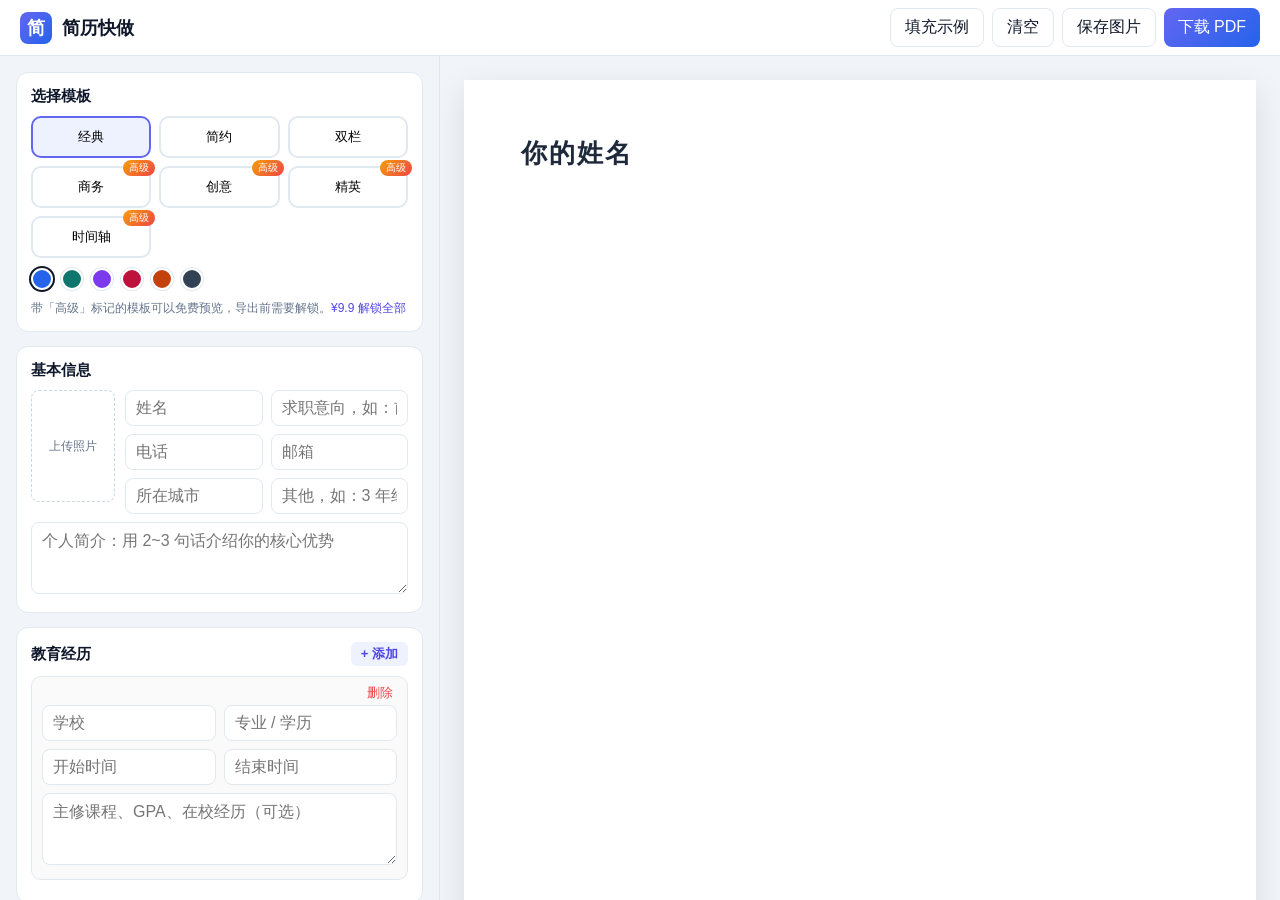
==== site/index.html @ 2d846b84 "简历快做：在线简历生成器（模板、PDF/图片导出、激活码解锁）+ 推广素材" ====
<!DOCTYPE html>
<html lang="zh-CN">
<head>
  <meta charset="UTF-8" />
  <meta name="viewport" content="width=device-width, initial-scale=1.0" />
  <title>简历快做 - 免费在线简历生成器，3 分钟做出专业简历</title>
  <meta name="description" content="免费在线简历制作工具，多套专业模板，实时预览，一键导出 PDF。无需注册，数据只保存在你的浏览器里。" />
  <meta name="keywords" content="简历模板,在线简历,简历制作,简历生成器,个人简历,应届生简历,PDF简历" />
  <meta property="og:title" content="简历快做 - 免费在线简历生成器" />
  <meta property="og:description" content="多套专业模板，实时预览，一键下载 PDF 或保存图片，手机也能做。" />
  <link rel="stylesheet" href="style.css" />
  <script src="config.js"></script>
</head>
<body>
  <header class="topbar no-print">
    <div class="brand"><span class="logo">简</span><span id="siteName">简历快做</span></div>
    <div class="top-actions">
      <button class="btn ghost" id="btnSample">填充示例</button>
      <button class="btn ghost" id="btnClear">清空</button>
      <button class="btn" id="btnImage">保存图片</button>
      <button class="btn primary" id="btnExport">下载 PDF</button>
    </div>
  </header>

  <main class="layout">
    <aside class="editor no-print" id="editor">
      <section class="card">
        <h3>选择模板</h3>
        <div class="templates" id="templates"></div>
        <div class="colors" id="colors"></div>
        <p class="pro-status" id="proStatus"></p>
      </section>

      <section class="card">
        <h3>基本信息</h3>
        <div class="photo-row">
          <label class="photo-box" id="photoBox">
            <input type="file" accept="image/*" id="photoInput" hidden />
            <span>上传照片</span>
          </label>
          <div class="grid2 grow">
            <input data-k="name" placeholder="姓名" />
            <input data-k="title" placeholder="求职意向，如：前端工程师" />
            <input data-k="phone" placeholder="电话" />
            <input data-k="email" placeholder="邮箱" />
            <input data-k="city" placeholder="所在城市" />
            <input data-k="extra" placeholder="其他，如：3 年经验 / 期望薪资" />
          </div>
        </div>
        <textarea data-k="summary" rows="3" placeholder="个人简介：用 2~3 句话介绍你的核心优势"></textarea>
      </section>

      <section class="card" data-list="education">
        <h3>教育经历 <button class="add" data-add="education">+ 添加</button></h3>
        <div class="items"></div>
      </section>

      <section class="card" data-list="work">
        <h3>工作 / 实习经历 <button class="add" data-add="work">+ 添加</button></h3>
        <div class="items"></div>
      </section>

      <section class="card" data-list="projects">
        <h3>项目经历 <button class="add" data-add="projects">+ 添加</button></h3>
        <div class="items"></div>
      </section>

      <section class="card">
        <h3>专业技能</h3>
        <textarea data-k="skills" rows="3" placeholder="每行一条，如：熟练使用 Excel 数据透视表"></textarea>
        <h3 class="mt">证书 / 荣誉</h3>
        <textarea data-k="awards" rows="2" placeholder="每行一条，如：CET-6 580 分"></textarea>
      </section>

      <p class="privacy">所有内容只保存在你自己的浏览器里，不会上传到任何服务器。</p>
    </aside>

    <section class="preview-wrap">
      <div class="paper" id="paper"></div>
    </section>
  </main>

  <div class="modal no-print" id="payModal" hidden>
    <div class="modal-box">
      <button class="close" id="payClose">×</button>
      <h2>解锁全部高级模板</h2>
      <p class="price">¥<b id="price">9.9</b> <small>一次购买，永久使用</small></p>
      <ul class="perks">
        <li>解锁全部高级模板，后续新增模板免费用</li>
        <li>导出的 PDF 不带水印</li>
        <li>不限导出次数，可以随时修改</li>
      </ul>
      <img id="payQr" class="qr" alt="收款码" hidden />
      <a class="btn primary block" id="buyLink" target="_blank" rel="noopener">去购买激活码</a>
      <p class="hint" id="buyHint"></p>
      <div class="code-row">
        <input id="codeInput" placeholder="输入激活码，如 ABCD-EFGH-WXYZ" />
        <button class="btn primary" id="codeBtn">激活</button>
      </div>
      <p class="code-msg" id="codeMsg"></p>
    </div>
  </div>

  <div class="modal no-print" id="imgModal" hidden>
    <div class="modal-box wide">
      <button class="close" id="imgClose">×</button>
      <h2>简历已生成</h2>
      <p class="hint" id="imgHint">手机上长按图片可以保存到相册；电脑上点下面的按钮下载。</p>
      <div class="img-scroll"><img id="imgOut" alt="简历图片" /></div>
      <a class="btn primary block" id="imgDownload" download="简历.png">下载图片</a>
    </div>
  </div>

  <div class="toast" id="toast" hidden></div>
  <button class="fab no-print" id="fab">看预览</button>

  <script src="vendor/html2canvas.min.js"></script>
  <script src="vendor/jspdf.umd.min.js"></script>
  <script src="app.js"></script>
</body>
</html>
---- site/style.css ----
:root {
  --accent: #2563eb;
  --bg: #f1f5f9;
  --ink: #0f172a;
  --muted: #64748b;
  --line: #e2e8f0;
}
* { box-sizing: border-box; }
[hidden] { display: none !important; }
body {
  margin: 0;
  font-family: -apple-system, "PingFang SC", "Microsoft YaHei", "Noto Sans CJK SC", sans-serif;
  background: var(--bg);
  color: var(--ink);
}
button { font: inherit; cursor: pointer; }
input, textarea {
  font: inherit; width: 100%; padding: 8px 10px; border: 1px solid var(--line);
  border-radius: 8px; background: #fff; outline: none; transition: border-color .15s;
}
input:focus, textarea:focus { border-color: #6366f1; box-shadow: 0 0 0 3px #6366f122; }
textarea { resize: vertical; margin-top: 8px; }

.topbar {
  position: sticky; top: 0; z-index: 10; height: 56px; padding: 0 20px;
  display: flex; align-items: center; justify-content: space-between;
  background: #fff; border-bottom: 1px solid var(--line);
}
.brand { display: flex; align-items: center; gap: 10px; font-weight: 700; font-size: 18px; }
.logo {
  width: 32px; height: 32px; border-radius: 8px; display: grid; place-items: center;
  background: linear-gradient(135deg, #6366f1, #2563eb); color: #fff;
}
.top-actions { display: flex; gap: 8px; }
.btn { border: 1px solid var(--line); background: #fff; padding: 8px 14px; border-radius: 8px; color: var(--ink); text-decoration: none; text-align: center; }
.btn.primary { background: linear-gradient(135deg, #6366f1, #2563eb); color: #fff; border: none; }
.btn.primary:hover { filter: brightness(1.08); }
.btn.ghost:hover { background: #f8fafc; }
.btn.block { display: block; width: 100%; margin-top: 12px; padding: 11px; }

.layout { display: grid; grid-template-columns: 440px 1fr; height: calc(100vh - 56px); }
.editor { overflow-y: auto; padding: 16px; border-right: 1px solid var(--line); }
.card { background: #fff; border: 1px solid var(--line); border-radius: 12px; padding: 14px; margin-bottom: 14px; }
.card h3 { margin: 0 0 10px; font-size: 15px; display: flex; justify-content: space-between; align-items: center; }
.card h3.mt { margin-top: 14px; }
.add { border: none; background: #eef2ff; color: #4f46e5; border-radius: 6px; padding: 3px 10px; font-size: 13px; }
.grid2 { display: grid; grid-template-columns: 1fr 1fr; gap: 8px; }
.grow { flex: 1; }
.photo-row { display: flex; gap: 10px; }
.photo-box {
  width: 84px; min-width: 84px; height: 112px; border: 1px dashed #cbd5e1; border-radius: 8px;
  display: grid; place-items: center; font-size: 12px; color: var(--muted); cursor: pointer;
  background-size: cover; background-position: center;
}
.photo-box.has span { display: none; }
.item { border: 1px solid var(--line); border-radius: 10px; padding: 10px; margin-bottom: 8px; background: #fafafa; position: relative; }
.item .del { position: absolute; top: 6px; right: 8px; border: none; background: none; color: #ef4444; font-size: 13px; }
.item .grid2 { margin-top: 18px; }
.privacy { font-size: 12px; color: var(--muted); text-align: center; }

.templates { display: grid; grid-template-columns: repeat(3, 1fr); gap: 8px; }
.tpl {
  border: 2px solid var(--line); border-radius: 10px; padding: 10px 6px; background: #fff;
  font-size: 13px; position: relative;
}
.tpl.active { border-color: #6366f1; background: #eef2ff; }
.tpl .badge {
  position: absolute; top: -8px; right: -6px; background: linear-gradient(135deg, #f59e0b, #ef4444);
  color: #fff; font-size: 10px; padding: 1px 6px; border-radius: 999px;
}
.colors { display: flex; gap: 8px; margin-top: 10px; }
.color { width: 22px; height: 22px; border-radius: 50%; border: 2px solid #fff; box-shadow: 0 0 0 1px var(--line); }
.color.active { box-shadow: 0 0 0 2px var(--ink); }
.pro-status { font-size: 12px; color: var(--muted); margin: 10px 0 0; }
.pro-status a { color: #4f46e5; cursor: pointer; }

.preview-wrap { overflow: auto; padding: 24px; display: flex; justify-content: center; }
.paper {
  width: 210mm; min-height: 297mm; background: #fff; box-shadow: 0 10px 30px #0f172a1a;
  position: relative; color: #1e293b; font-size: 13px; line-height: 1.6;
}

/* ---------- 简历通用 ---------- */
.r { padding: 14mm 15mm; }
.r h1 { margin: 0; font-size: 26px; letter-spacing: 2px; }
.r .job { font-size: 15px; color: var(--accent); margin-top: 2px; }
.r .contact { color: #475569; margin-top: 6px; display: flex; flex-wrap: wrap; gap: 4px 14px; }
.r .sec { margin-top: 16px; }
.r .sec-title { font-size: 15px; font-weight: 700; color: var(--accent); border-bottom: 1.5px solid var(--accent); padding-bottom: 3px; margin-bottom: 8px; }
.r .row { display: flex; justify-content: space-between; font-weight: 600; }
.r .row .date { font-weight: 400; color: #64748b; white-space: nowrap; }
.r .sub { color: #475569; }
.r .desc { white-space: pre-wrap; margin: 2px 0 8px; }
.r ul { margin: 0; padding-left: 18px; }
.r .photo { width: 26mm; height: 34mm; object-fit: cover; border-radius: 4px; }
.r .head { display: flex; justify-content: space-between; align-items: flex-start; gap: 16px; }

/* 简约 */
.t-simple .sec-title { border: none; border-left: 4px solid var(--accent); padding-left: 8px; color: #0f172a; }
.t-simple h1 { font-weight: 500; }

/* 双栏 */
.t-twocol { display: grid; grid-template-columns: 62mm 1fr; padding: 0; min-height: 297mm; }
.t-twocol .side { background: #f1f5f9; padding: 14mm 7mm; }
.t-twocol .main { padding: 14mm 9mm; }
.t-twocol .side .photo { display: block; margin: 0 auto 10px; }
.t-twocol .side h1 { text-align: center; font-size: 22px; }
.t-twocol .side .job { text-align: center; }
.t-twocol .side .contact { flex-direction: column; margin-top: 12px; font-size: 12px; word-break: break-all; }

/* 商务（高级） */
.t-business { padding: 0; }
.t-business .banner { background: var(--accent); color: #fff; padding: 12mm 15mm; }
.t-business .banner .job, .t-business .banner .contact { color: #ffffffdd; }
.t-business .body { padding: 6mm 15mm 14mm; }
.t-business .sec-title { background: var(--accent-soft); border: none; padding: 4px 10px; border-radius: 4px; }

/* 时间轴（高级） */
.t-timeline .head { border-bottom: 2px solid var(--accent); padding-bottom: 10px; }
.t-timeline .sec-title { border: none; display: inline-block; background: var(--accent); color: #fff; padding: 2px 12px; border-radius: 999px; font-size: 14px; }
.t-timeline .sec > .row, .t-timeline .sec > .desc, .t-timeline .sec > ul {
  margin-left: 6px; padding-left: 16px; border-left: 2px solid var(--accent-soft);
}
.t-timeline .sec > ul { padding-left: 34px; }
.t-timeline .sec > .row { position: relative; padding-top: 2px; }
.t-timeline .sec > .row::before {
  content: ""; position: absolute; left: -7px; top: 8px; width: 12px; height: 12px;
  border-radius: 50%; background: #fff; border: 3px solid var(--accent); box-sizing: border-box;
}
.t-timeline .sec > .desc { margin: 0; padding-bottom: 8px; }
.t-business .photo { border: 3px solid #fff; }

/* 创意（高级） */
.t-creative { display: grid; grid-template-columns: 68mm 1fr; padding: 0; min-height: 297mm; }
.t-creative .side { background: var(--accent); color: #fff; padding: 14mm 8mm; }
.t-creative .side .photo { display: block; width: 34mm; height: 34mm; border-radius: 50%; margin: 0 auto 12px; border: 3px solid #ffffff88; }
.t-creative .side h1 { text-align: center; font-size: 22px; }
.t-creative .side .job { color: #ffffffcc; text-align: center; }
.t-creative .side .contact { color: #ffffffdd; flex-direction: column; font-size: 12px; margin-top: 14px; word-break: break-all; }
.t-creative .side .sec-title { color: #fff; border-color: #ffffff66; }
.t-creative .main { padding: 14mm 10mm; }
.t-creative .main .sec-title { border: none; position: relative; padding-left: 16px; }
.t-creative .main .sec-title::before { content: ""; position: absolute; left: 0; top: 6px; width: 9px; height: 9px; border-radius: 50%; background: var(--accent); }

/* 精英（高级） */
.t-elegant { font-family: "Songti SC", "SimSun", "Noto Serif CJK SC", serif; }
.t-elegant h1 { font-size: 30px; letter-spacing: 6px; text-align: center; }
.t-elegant .job, .t-elegant .contact { text-align: center; justify-content: center; }
.t-elegant .head { flex-direction: column; align-items: center; border-bottom: 3px double var(--accent); padding-bottom: 10px; }
.t-elegant .sec-title { text-align: center; border: none; letter-spacing: 4px; }
.t-elegant .sec-title::after { content: ""; display: block; width: 40px; height: 2px; background: var(--accent); margin: 4px auto 0; }

.watermark {
  position: absolute; inset: 0; pointer-events: none; overflow: hidden;
  display: grid; grid-template-columns: repeat(3, 1fr); align-content: space-around;
}
.watermark span { transform: rotate(-30deg); color: #94a3b833; font-size: 26px; font-weight: 700; text-align: center; padding: 40px 0; }

/* ---------- 付费弹窗 ---------- */
.modal { position: fixed; inset: 0; background: #0f172a88; display: grid; place-items: center; z-index: 50; }
.modal[hidden] { display: none; }
.modal-box { background: #fff; border-radius: 16px; padding: 24px; width: 380px; max-width: 92vw; position: relative; }
.modal-box h2 { margin: 0 0 6px; }
.close { position: absolute; top: 10px; right: 14px; border: none; background: none; font-size: 22px; color: var(--muted); }
.price { color: #ef4444; font-size: 16px; margin: 4px 0 10px; }
.price b { font-size: 34px; }
.price small { color: var(--muted); font-size: 12px; margin-left: 6px; }
.perks { padding-left: 18px; color: #334155; margin: 0; }
.qr { display: block; width: 160px; margin: 12px auto 0; }
.qr[hidden] { display: none; }
.code-row .btn { white-space: nowrap; }
.hint { font-size: 12px; color: var(--muted); text-align: center; }
.code-row { display: flex; gap: 8px; margin-top: 12px; }
.code-row input { text-transform: uppercase; }
.code-msg { font-size: 13px; min-height: 18px; margin: 8px 0 0; }

.modal-box.wide { width: 560px; }
.img-scroll { max-height: 55vh; overflow: auto; border: 1px solid var(--line); border-radius: 8px; margin-top: 8px; }
.img-scroll img { width: 100%; display: block; }
.export-stage { position: fixed; left: -10000px; top: 0; }
.export-stage .paper { box-shadow: none; zoom: 1; }
.toast {
  position: fixed; left: 50%; bottom: 40px; transform: translateX(-50%); z-index: 60;
  background: #0f172aee; color: #fff; padding: 10px 18px; border-radius: 999px; font-size: 14px; max-width: 90vw; text-align: center;
}
.toast[hidden] { display: none; }

.fab { display: none; }

@media (max-width: 900px) {
  .fab {
    display: block; position: fixed; right: 16px; bottom: 20px; z-index: 40; border: none;
    background: linear-gradient(135deg, #6366f1, #2563eb); color: #fff; padding: 12px 18px;
    border-radius: 999px; box-shadow: 0 6px 20px #2563eb55; font-size: 14px;
  }
  .topbar { height: auto; padding: 8px 12px; flex-wrap: wrap; gap: 8px; }
  .top-actions { flex-wrap: wrap; }
  .top-actions .btn { padding: 6px 10px; font-size: 13px; }
  .layout { grid-template-columns: 1fr; height: auto; }
  .editor { border: none; overflow: visible; }
  .preview-wrap { padding: 8px; overflow-x: hidden; }
  .paper { zoom: .45; }
}

@page { size: A4; margin: 0; }
@media print {
  body { background: #fff; }
  .no-print { display: none !important; }
  .layout { display: block; height: auto; }
  .preview-wrap { padding: 0; overflow: visible; display: block; }
  .paper { box-shadow: none; width: 210mm; zoom: 1; }
  * { -webkit-print-color-adjust: exact; print-color-adjust: exact; }
}
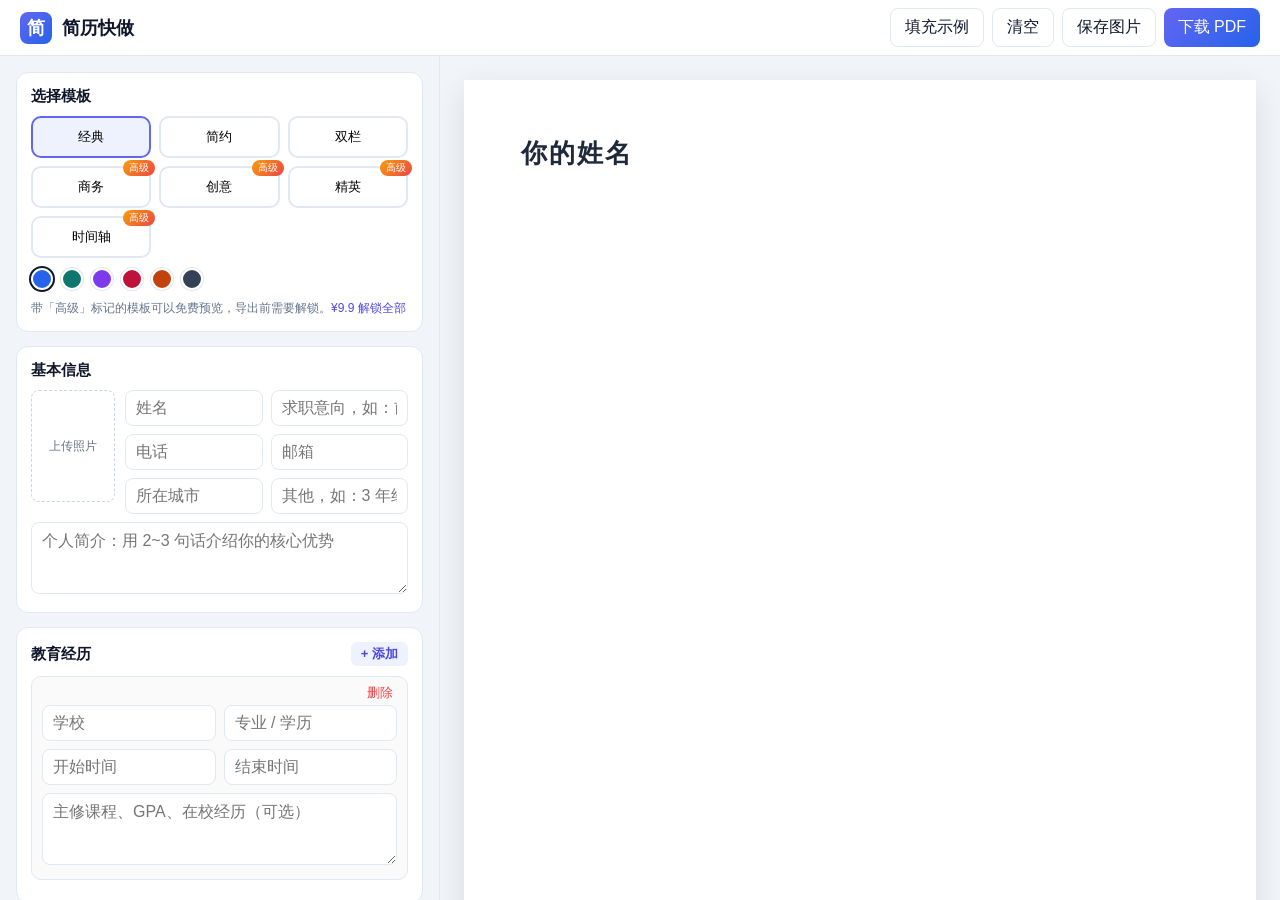
==== commit c27a31a7: "完善：一码一设备说明、激活码自动格式化、管理后台、上线指南" ====
--- a/site/index.html
+++ b/site/index.html
@@ -87,14 +87,15 @@
       <p class="price">¥<b id="price">9.9</b> <small>一次购买，永久使用</small></p>
       <ul class="perks">
         <li>解锁全部高级模板，后续新增模板免费用</li>
-        <li>导出的 PDF 不带水印</li>
+        <li>导出的 PDF / 图片都不带水印</li>
         <li>不限导出次数，可以随时修改</li>
+        <li>一个激活码绑定一台设备，换手机请联系卖家解绑</li>
       </ul>
       <img id="payQr" class="qr" alt="收款码" hidden />
       <a class="btn primary block" id="buyLink" target="_blank" rel="noopener">去购买激活码</a>
       <p class="hint" id="buyHint"></p>
       <div class="code-row">
-        <input id="codeInput" placeholder="输入激活码，如 ABCD-EFGH-WXYZ" />
+        <input id="codeInput" placeholder="输入激活码，如 ABCD-EFGH-WXYZ" autocomplete="off" spellcheck="false" maxlength="14" />
         <button class="btn primary" id="codeBtn">激活</button>
       </div>
       <p class="code-msg" id="codeMsg"></p>
--- a/site/style.css
+++ b/site/style.css
@@ -73,6 +73,7 @@
 .color.active { box-shadow: 0 0 0 2px var(--ink); }
 .pro-status { font-size: 12px; color: var(--muted); margin: 10px 0 0; }
 .pro-status a { color: #4f46e5; cursor: pointer; }
+.pro-status .pro-code { color: #94a3b8; word-break: break-all; }
 
 .preview-wrap { overflow: auto; padding: 24px; display: flex; justify-content: center; }
 .paper {
